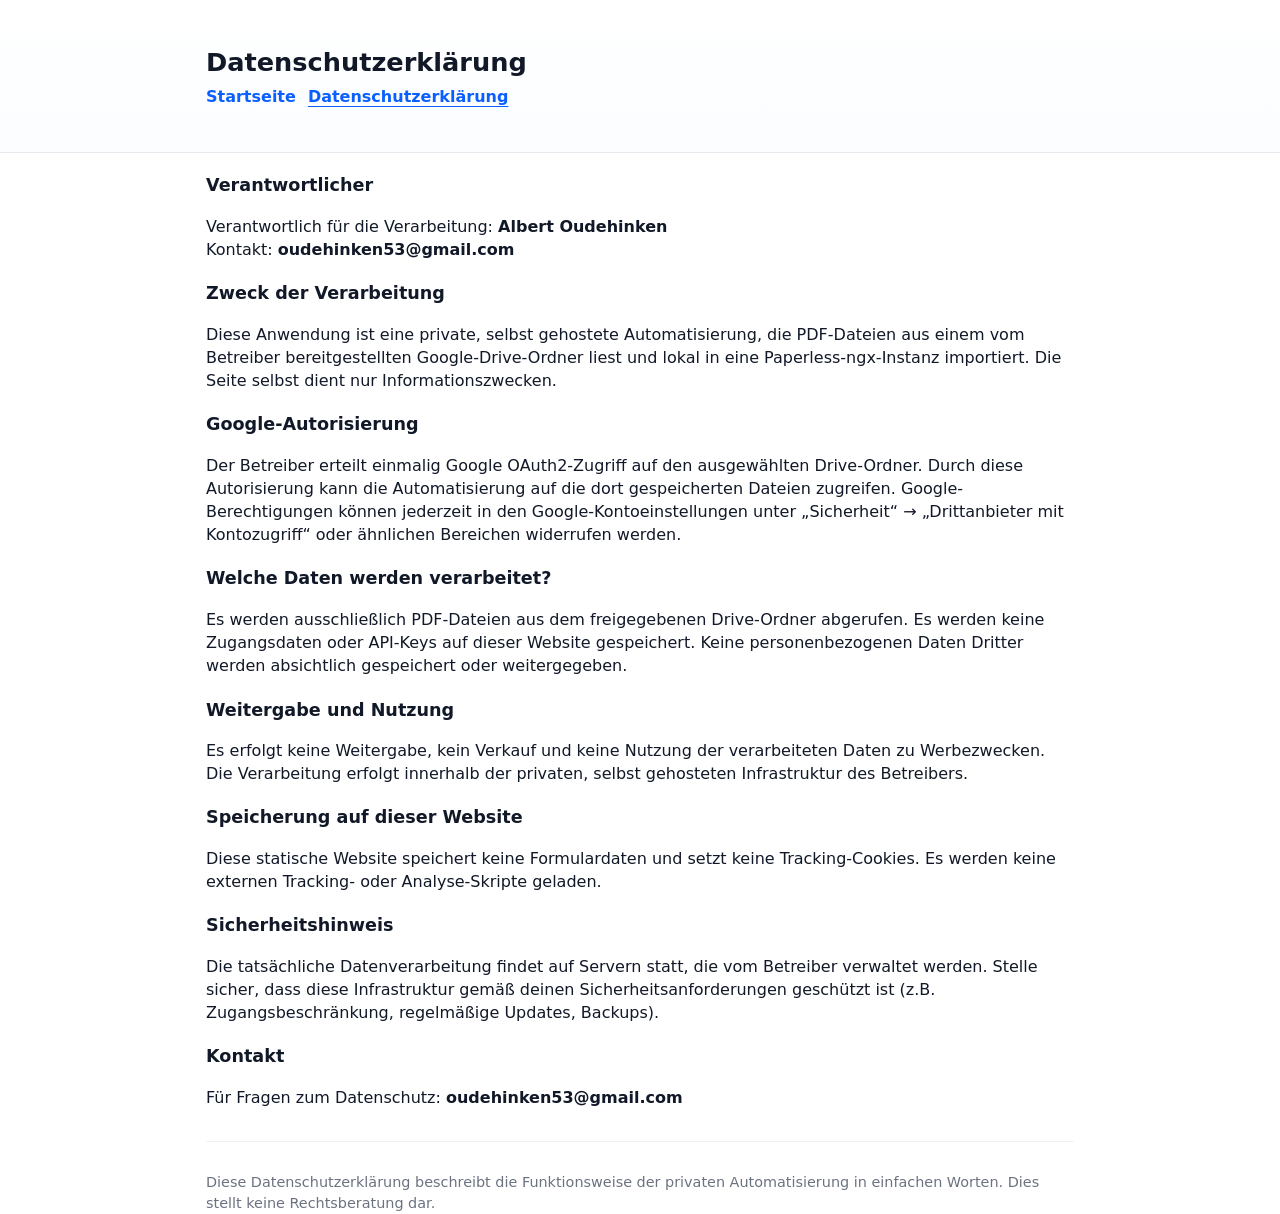
==== privacy.html @ 498cde05 "Replace placeholder contact details with final values and update repository notes." ====
<!doctype html>
<html lang="de">
<head>
  <meta charset="utf-8" />
  <meta name="viewport" content="width=device-width,initial-scale=1" />
  <title>Datenschutzerklärung</title>
  <link rel="stylesheet" href="style.css">
</head>
<body>
  <a class="skip-link" href="#main">Zum Inhalt springen</a>

  <header class="site-header" role="banner">
    <div class="container">
      <h1 class="site-title">Datenschutzerklärung</h1>
      <nav class="site-nav" role="navigation" aria-label="Hauptnavigation">
        <ul>
          <li><a href="index.html">Startseite</a></li>
          <li><a href="privacy.html" aria-current="page">Datenschutzerklärung</a></li>
        </ul>
      </nav>
    </div>
  </header>

  <main id="main" class="container" role="main">
    <section aria-labelledby="responsible">
      <h2 id="responsible">Verantwortlicher</h2>
      <p>
        Verantwortlich für die Verarbeitung: <strong>Albert Oudehinken</strong><br>
        Kontakt: <strong>oudehinken53@gmail.com</strong>
      </p>
    </section>

    <section aria-labelledby="purpose">
      <h2 id="purpose">Zweck der Verarbeitung</h2>
      <p>
        Diese Anwendung ist eine private, selbst gehostete Automatisierung, die PDF-Dateien aus einem vom Betreiber bereitgestellten Google-Drive-Ordner liest und lokal in eine Paperless-ngx-Instanz importiert. Die Seite selbst dient nur Informationszwecken.
      </p>
    </section>

    <section aria-labelledby="oauth">
      <h2 id="oauth">Google-Autorisierung</h2>
      <p>
        Der Betreiber erteilt einmalig Google OAuth2-Zugriff auf den ausgewählten Drive-Ordner. Durch diese Autorisierung kann die Automatisierung auf die dort gespeicherten Dateien zugreifen. Google-Berechtigungen können jederzeit in den Google-Kontoeinstellungen unter „Sicherheit“ → „Drittanbieter mit Kontozugriff“ oder ähnlichen Bereichen widerrufen werden.
      </p>
    </section>

    <section aria-labelledby="what-is-processed">
      <h2 id="what-is-processed">Welche Daten werden verarbeitet?</h2>
      <p>
        Es werden ausschließlich PDF-Dateien aus dem freigegebenen Drive-Ordner abgerufen. Es werden keine Zugangsdaten oder API-Keys auf dieser Website gespeichert. Keine personenbezogenen Daten Dritter werden absichtlich gespeichert oder weitergegeben.
      </p>
    </section>

    <section aria-labelledby="no-sharing">
      <h2 id="no-sharing">Weitergabe und Nutzung</h2>
      <p>
        Es erfolgt keine Weitergabe, kein Verkauf und keine Nutzung der verarbeiteten Daten zu Werbezwecken. Die Verarbeitung erfolgt innerhalb der privaten, selbst gehosteten Infrastruktur des Betreibers.
      </p>
    </section>

    <section aria-labelledby="site-storage">
      <h2 id="site-storage">Speicherung auf dieser Website</h2>
      <p>
        Diese statische Website speichert keine Formulardaten und setzt keine Tracking-Cookies. Es werden keine externen Tracking- oder Analyse-Skripte geladen.
      </p>
    </section>

    <section aria-labelledby="security">
      <h2 id="security">Sicherheitshinweis</h2>
      <p>
        Die tatsächliche Datenverarbeitung findet auf Servern statt, die vom Betreiber verwaltet werden. Stelle sicher, dass diese Infrastruktur gemäß deinen Sicherheitsanforderungen geschützt ist (z.B. Zugangsbeschränkung, regelmäßige Updates, Backups).
      </p>
    </section>

    <section aria-labelledby="contact">
      <h2 id="contact">Kontakt</h2>
      <p>
        Für Fragen zum Datenschutz: <strong>oudehinken53@gmail.com</strong>
      </p>
    </section>

    <footer class="page-footer" role="contentinfo">
      <p class="small">
        Diese Datenschutzerklärung beschreibt die Funktionsweise der privaten Automatisierung in einfachen Worten. Dies stellt keine Rechtsberatung dar.
      </p>
    </footer>
  </main>
</body>
</html>
---- style.css ----
:root{
  --bg:#ffffff;
  --text:#111827;
  --muted:#6b7280;
  --accent:#0b5fff;
  --max-width:900px;
  --focus:3px solid #ffd54a;
  font-family: system-ui, -apple-system, "Segoe UI", Roboto, "Helvetica Neue", Arial, "Noto Sans", "Apple Color Emoji", "Segoe UI Emoji", "Segoe UI Symbol";
  color-scheme: light;
}

*{box-sizing:border-box}
html,body{height:100%}
body{
  margin:0;
  background:var(--bg);
  color:var(--text);
  line-height:1.45;
  -webkit-font-smoothing:antialiased;
}

.container{
  max-width:var(--max-width);
  margin:1.25rem auto;
  padding:0 1rem;
}

.site-header{
  border-bottom:1px solid #e6e9ee;
  background:linear-gradient(180deg,#ffffff, #fbfdff);
  padding:1rem 0;
}

.site-title{
  margin:0 0 .25rem 0;
  font-size:1.4rem;
}

.site-tagline{
  margin:0 0 .75rem 0;
  color:var(--muted);
  font-size:0.95rem;
}

.site-nav ul{
  list-style:none;
  margin:0;
  padding:0;
  display:flex;
  gap:0.75rem;
}

.site-nav a{
  color:var(--accent);
  text-decoration:none;
  font-weight:600;
}

.site-nav a[aria-current="page"]{
  text-decoration:underline;
  text-underline-offset:4px;
}

h2{font-size:1.1rem; margin-top:1.25rem}

ul{margin-top:.5rem}

.page-footer{
  margin-top:2rem;
  padding-top:1rem;
  border-top:1px solid #eef2f6;
  color:var(--muted);
}

.small{font-size:.9rem; color:var(--muted)}

.skip-link{
  position:absolute;
  left:-999px;
  top:auto;
  width:1px;
  height:1px;
  overflow:hidden;
}
.skip-link:focus{
  left:1rem;
  top:1rem;
  width:auto;
  height:auto;
  padding:.5rem .75rem;
  background:#000;
  color:#fff;
  z-index:1000;
  border-radius:4px;
}

a:focus, button:focus, input:focus, select:focus, textarea:focus{
  outline:none;
  box-shadow:var(--focus);
  border-radius:4px;
}

@media (min-width:720px){
  .site-header{padding:1.5rem 0}
  .site-title{font-size:1.6rem}
}

@media print{
  .site-nav, .small{display:none}
  body{color:#000; background:#fff}
}
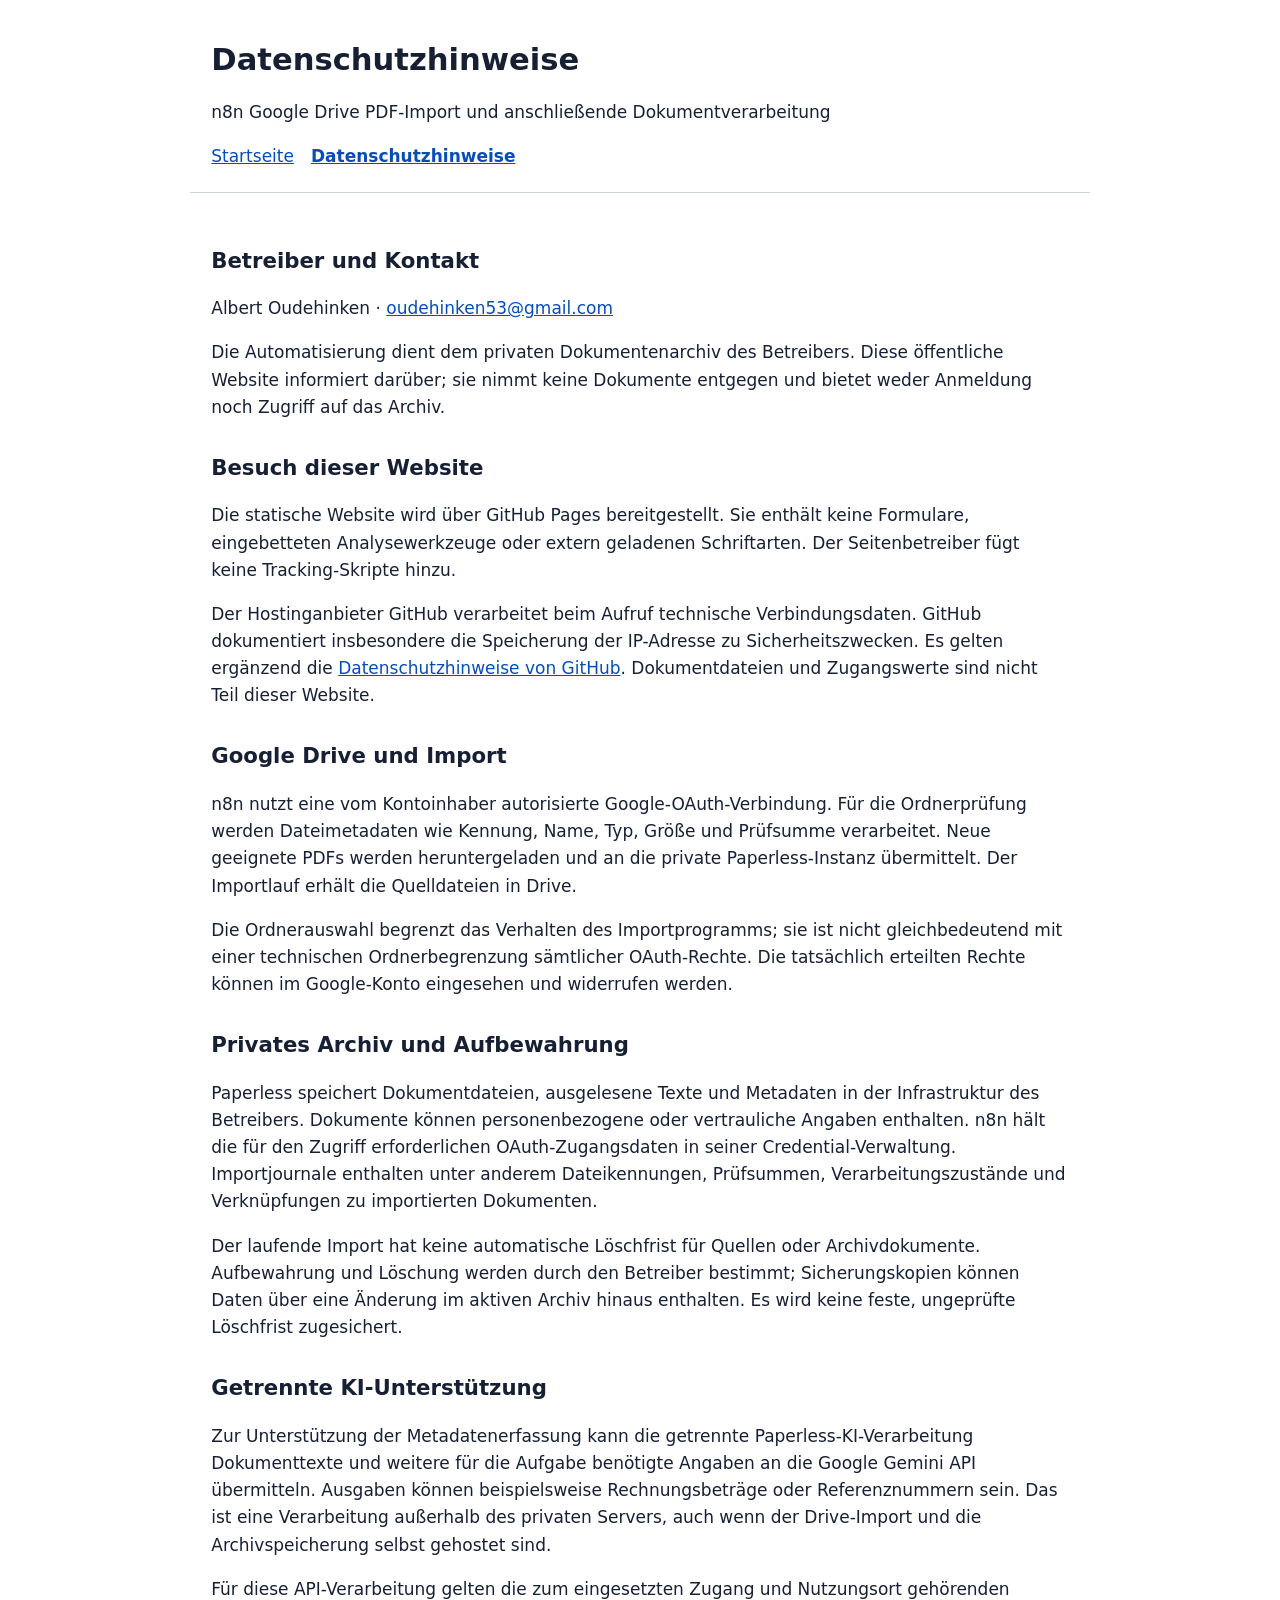
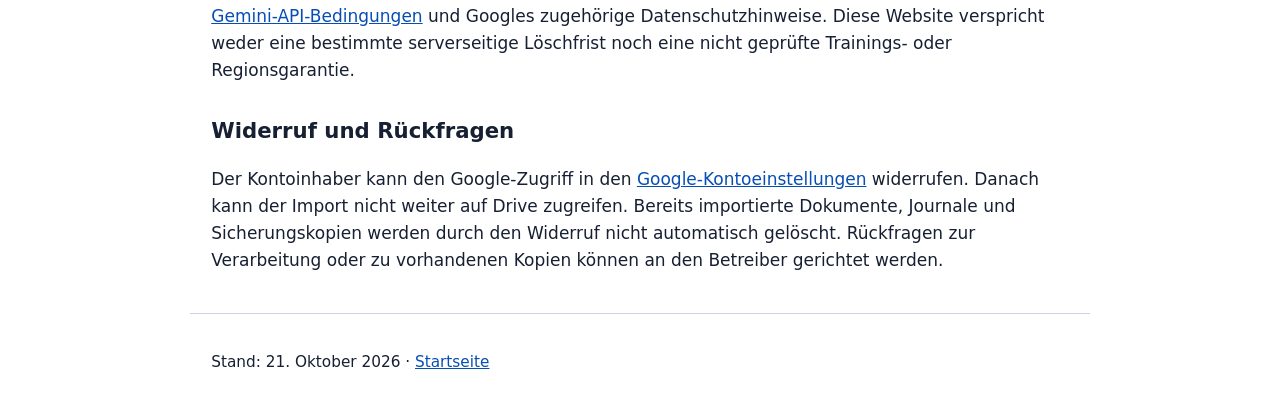
==== commit 43e228f8: "Correct private PDF import and data processing information Update only index.html, privacy.html and " ====
--- a/privacy.html
+++ b/privacy.html
@@ -1,89 +1,92 @@
 <!doctype html>
 <html lang="de">
 <head>
-  <meta charset="utf-8" />
-  <meta name="viewport" content="width=device-width,initial-scale=1" />
-  <title>Datenschutzerklärung</title>
+  <meta charset="utf-8">
+  <meta name="viewport" content="width=device-width, initial-scale=1">
+  <title>Datenschutzhinweise – n8n Google Drive PDF-Import</title>
   <link rel="stylesheet" href="style.css">
 </head>
 <body>
   <a class="skip-link" href="#main">Zum Inhalt springen</a>
-
-  <header class="site-header" role="banner">
-    <div class="container">
-      <h1 class="site-title">Datenschutzerklärung</h1>
-      <nav class="site-nav" role="navigation" aria-label="Hauptnavigation">
-        <ul>
-          <li><a href="index.html">Startseite</a></li>
-          <li><a href="privacy.html" aria-current="page">Datenschutzerklärung</a></li>
-        </ul>
-      </nav>
-    </div>
+  <header class="container">
+    <h1>Datenschutzhinweise</h1>
+    <p>n8n Google Drive PDF-Import und anschließende Dokumentverarbeitung</p>
+    <nav aria-label="Hauptnavigation">
+      <a href="index.html">Startseite</a>
+      <a href="privacy.html" aria-current="page">Datenschutzhinweise</a>
+    </nav>
   </header>
-
-  <main id="main" class="container" role="main">
-    <section aria-labelledby="responsible">
-      <h2 id="responsible">Verantwortlicher</h2>
-      <p>
-        Verantwortlich für die Verarbeitung: <strong>Albert Oudehinken</strong><br>
-        Kontakt: <strong>oudehinken53@gmail.com</strong>
-      </p>
+  <main id="main" class="container">
+    <section aria-labelledby="operator">
+      <h2 id="operator">Betreiber und Kontakt</h2>
+      <p>Albert Oudehinken · <a href="mailto:oudehinken53@gmail.com">oudehinken53@gmail.com</a></p>
+      <p>Die Automatisierung dient dem privaten Dokumentenarchiv des Betreibers.
+        Diese öffentliche Website informiert darüber; sie nimmt keine Dokumente
+        entgegen und bietet weder Anmeldung noch Zugriff auf das Archiv.</p>
     </section>
-
-    <section aria-labelledby="purpose">
-      <h2 id="purpose">Zweck der Verarbeitung</h2>
-      <p>
-        Diese Anwendung ist eine private, selbst gehostete Automatisierung, die PDF-Dateien aus einem vom Betreiber bereitgestellten Google-Drive-Ordner liest und lokal in eine Paperless-ngx-Instanz importiert. Die Seite selbst dient nur Informationszwecken.
-      </p>
+    <section aria-labelledby="website">
+      <h2 id="website">Besuch dieser Website</h2>
+      <p>Die statische Website wird über GitHub Pages bereitgestellt. Sie enthält
+        keine Formulare, eingebetteten Analysewerkzeuge oder extern geladenen
+        Schriftarten. Der Seitenbetreiber fügt keine Tracking-Skripte hinzu.</p>
+      <p>Der Hostinganbieter GitHub verarbeitet beim Aufruf technische
+        Verbindungsdaten. GitHub dokumentiert insbesondere die Speicherung der
+        IP-Adresse zu Sicherheitszwecken. Es gelten ergänzend die
+        <a href="https://docs.github.com/en/site-policy/privacy-policies/github-general-privacy-statement">Datenschutzhinweise von GitHub</a>.
+        Dokumentdateien und Zugangswerte sind nicht Teil dieser Website.</p>
     </section>
-
-    <section aria-labelledby="oauth">
-      <h2 id="oauth">Google-Autorisierung</h2>
-      <p>
-        Der Betreiber erteilt einmalig Google OAuth2-Zugriff auf den ausgewählten Drive-Ordner. Durch diese Autorisierung kann die Automatisierung auf die dort gespeicherten Dateien zugreifen. Google-Berechtigungen können jederzeit in den Google-Kontoeinstellungen unter „Sicherheit“ → „Drittanbieter mit Kontozugriff“ oder ähnlichen Bereichen widerrufen werden.
-      </p>
+    <section aria-labelledby="drive">
+      <h2 id="drive">Google Drive und Import</h2>
+      <p>n8n nutzt eine vom Kontoinhaber autorisierte Google-OAuth-Verbindung.
+        Für die Ordnerprüfung werden Dateimetadaten wie Kennung, Name, Typ,
+        Größe und Prüfsumme verarbeitet. Neue geeignete PDFs werden
+        heruntergeladen und an die private Paperless-Instanz übermittelt.
+        Der Importlauf erhält die Quelldateien in Drive.</p>
+      <p>Die Ordnerauswahl begrenzt das Verhalten des Importprogramms; sie ist
+        nicht gleichbedeutend mit einer technischen Ordnerbegrenzung sämtlicher
+        OAuth-Rechte. Die tatsächlich erteilten Rechte können im Google-Konto
+        eingesehen und widerrufen werden.</p>
     </section>
-
-    <section aria-labelledby="what-is-processed">
-      <h2 id="what-is-processed">Welche Daten werden verarbeitet?</h2>
-      <p>
-        Es werden ausschließlich PDF-Dateien aus dem freigegebenen Drive-Ordner abgerufen. Es werden keine Zugangsdaten oder API-Keys auf dieser Website gespeichert. Keine personenbezogenen Daten Dritter werden absichtlich gespeichert oder weitergegeben.
-      </p>
+    <section aria-labelledby="archive">
+      <h2 id="archive">Privates Archiv und Aufbewahrung</h2>
+      <p>Paperless speichert Dokumentdateien, ausgelesene Texte und Metadaten
+        in der Infrastruktur des Betreibers. Dokumente können personenbezogene
+        oder vertrauliche Angaben enthalten. n8n hält die für den Zugriff
+        erforderlichen OAuth-Zugangsdaten in seiner Credential-Verwaltung.
+        Importjournale enthalten unter anderem Dateikennungen, Prüfsummen,
+        Verarbeitungszustände und Verknüpfungen zu importierten Dokumenten.</p>
+      <p>Der laufende Import hat keine automatische Löschfrist für Quellen oder
+        Archivdokumente. Aufbewahrung und Löschung werden durch den Betreiber
+        bestimmt; Sicherungskopien können Daten über eine Änderung im aktiven
+        Archiv hinaus enthalten. Es wird keine feste, ungeprüfte Löschfrist
+        zugesichert.</p>
     </section>
-
-    <section aria-labelledby="no-sharing">
-      <h2 id="no-sharing">Weitergabe und Nutzung</h2>
-      <p>
-        Es erfolgt keine Weitergabe, kein Verkauf und keine Nutzung der verarbeiteten Daten zu Werbezwecken. Die Verarbeitung erfolgt innerhalb der privaten, selbst gehosteten Infrastruktur des Betreibers.
-      </p>
+    <section aria-labelledby="ai">
+      <h2 id="ai">Getrennte KI-Unterstützung</h2>
+      <p>Zur Unterstützung der Metadatenerfassung kann die getrennte
+        Paperless-KI-Verarbeitung Dokumenttexte und weitere für die Aufgabe
+        benötigte Angaben an die Google Gemini API übermitteln. Ausgaben können
+        beispielsweise Rechnungsbeträge oder Referenznummern sein. Das ist eine
+        Verarbeitung außerhalb des privaten Servers, auch wenn der Drive-Import
+        und die Archivspeicherung selbst gehostet sind.</p>
+      <p>Für diese API-Verarbeitung gelten die zum eingesetzten Zugang und
+        Nutzungsort gehörenden
+        <a href="https://ai.google.dev/gemini-api/terms">Gemini-API-Bedingungen</a>
+        und Googles zugehörige Datenschutzhinweise. Diese Website verspricht
+        weder eine bestimmte serverseitige Löschfrist noch eine nicht geprüfte
+        Trainings- oder Regionsgarantie.</p>
     </section>
-
-    <section aria-labelledby="site-storage">
-      <h2 id="site-storage">Speicherung auf dieser Website</h2>
-      <p>
-        Diese statische Website speichert keine Formulardaten und setzt keine Tracking-Cookies. Es werden keine externen Tracking- oder Analyse-Skripte geladen.
-      </p>
+    <section aria-labelledby="revoke">
+      <h2 id="revoke">Widerruf und Rückfragen</h2>
+      <p>Der Kontoinhaber kann den Google-Zugriff in den
+        <a href="https://myaccount.google.com/connections">Google-Kontoeinstellungen</a>
+        widerrufen. Danach kann der Import nicht weiter auf Drive zugreifen.
+        Bereits importierte Dokumente, Journale und Sicherungskopien werden
+        durch den Widerruf nicht automatisch gelöscht. Rückfragen zur
+        Verarbeitung oder zu vorhandenen Kopien können an den Betreiber
+        gerichtet werden.</p>
     </section>
-
-    <section aria-labelledby="security">
-      <h2 id="security">Sicherheitshinweis</h2>
-      <p>
-        Die tatsächliche Datenverarbeitung findet auf Servern statt, die vom Betreiber verwaltet werden. Stelle sicher, dass diese Infrastruktur gemäß deinen Sicherheitsanforderungen geschützt ist (z.B. Zugangsbeschränkung, regelmäßige Updates, Backups).
-      </p>
-    </section>
-
-    <section aria-labelledby="contact">
-      <h2 id="contact">Kontakt</h2>
-      <p>
-        Für Fragen zum Datenschutz: <strong>oudehinken53@gmail.com</strong>
-      </p>
-    </section>
-
-    <footer class="page-footer" role="contentinfo">
-      <p class="small">
-        Diese Datenschutzerklärung beschreibt die Funktionsweise der privaten Automatisierung in einfachen Worten. Dies stellt keine Rechtsberatung dar.
-      </p>
-    </footer>
   </main>
+  <footer class="container"><p>Stand: 21. Oktober 2026 · <a href="index.html">Startseite</a></p></footer>
 </body>
 </html>
--- a/style.css
+++ b/style.css
@@ -1,111 +1,16 @@
-:root{
-  --bg:#ffffff;
-  --text:#111827;
-  --muted:#6b7280;
-  --accent:#0b5fff;
-  --max-width:900px;
-  --focus:3px solid #ffd54a;
-  font-family: system-ui, -apple-system, "Segoe UI", Roboto, "Helvetica Neue", Arial, "Noto Sans", "Apple Color Emoji", "Segoe UI Emoji", "Segoe UI Symbol";
-  color-scheme: light;
-}
-
-*{box-sizing:border-box}
-html,body{height:100%}
-body{
-  margin:0;
-  background:var(--bg);
-  color:var(--text);
-  line-height:1.45;
-  -webkit-font-smoothing:antialiased;
-}
-
-.container{
-  max-width:var(--max-width);
-  margin:1.25rem auto;
-  padding:0 1rem;
-}
-
-.site-header{
-  border-bottom:1px solid #e6e9ee;
-  background:linear-gradient(180deg,#ffffff, #fbfdff);
-  padding:1rem 0;
-}
-
-.site-title{
-  margin:0 0 .25rem 0;
-  font-size:1.4rem;
-}
-
-.site-tagline{
-  margin:0 0 .75rem 0;
-  color:var(--muted);
-  font-size:0.95rem;
-}
-
-.site-nav ul{
-  list-style:none;
-  margin:0;
-  padding:0;
-  display:flex;
-  gap:0.75rem;
-}
-
-.site-nav a{
-  color:var(--accent);
-  text-decoration:none;
-  font-weight:600;
-}
-
-.site-nav a[aria-current="page"]{
-  text-decoration:underline;
-  text-underline-offset:4px;
-}
-
-h2{font-size:1.1rem; margin-top:1.25rem}
-
-ul{margin-top:.5rem}
-
-.page-footer{
-  margin-top:2rem;
-  padding-top:1rem;
-  border-top:1px solid #eef2f6;
-  color:var(--muted);
-}
-
-.small{font-size:.9rem; color:var(--muted)}
-
-.skip-link{
-  position:absolute;
-  left:-999px;
-  top:auto;
-  width:1px;
-  height:1px;
-  overflow:hidden;
-}
-.skip-link:focus{
-  left:1rem;
-  top:1rem;
-  width:auto;
-  height:auto;
-  padding:.5rem .75rem;
-  background:#000;
-  color:#fff;
-  z-index:1000;
-  border-radius:4px;
-}
-
-a:focus, button:focus, input:focus, select:focus, textarea:focus{
-  outline:none;
-  box-shadow:var(--focus);
-  border-radius:4px;
-}
-
-@media (min-width:720px){
-  .site-header{padding:1.5rem 0}
-  .site-title{font-size:1.6rem}
-}
-
-@media print{
-  .site-nav, .small{display:none}
-  body{color:#000; background:#fff}
-}
+:root { font: 17px/1.6 system-ui, sans-serif; color: #172033; background: #fff; }
+* { box-sizing: border-box; }
+body { margin: 0; }
+.container { max-width: 900px; margin: 0 auto; padding: 1.25rem; }
+header { border-bottom: 1px solid #ccd3df; }
+h1 { font-size: 1.8rem; line-height: 1.2; }
+h2 { font-size: 1.25rem; margin-top: 1.75rem; }
+p { overflow-wrap: anywhere; }
+nav { display: flex; flex-wrap: wrap; gap: 1rem; }
+a { color: #064eb5; }
+a[aria-current="page"] { font-weight: bold; }
+a:focus-visible { outline: 3px solid #ad5400; outline-offset: 4px; }
+footer { border-top: 1px solid #ccd3df; font-size: .9rem; }
+.skip-link { position: absolute; left: -9999px; }
+.skip-link:focus { left: 1rem; top: 1rem; padding: .5rem; background: white; }
+@media (max-width: 480px) { :root { font-size: 16px; } h1 { font-size: 1.5rem; } }
